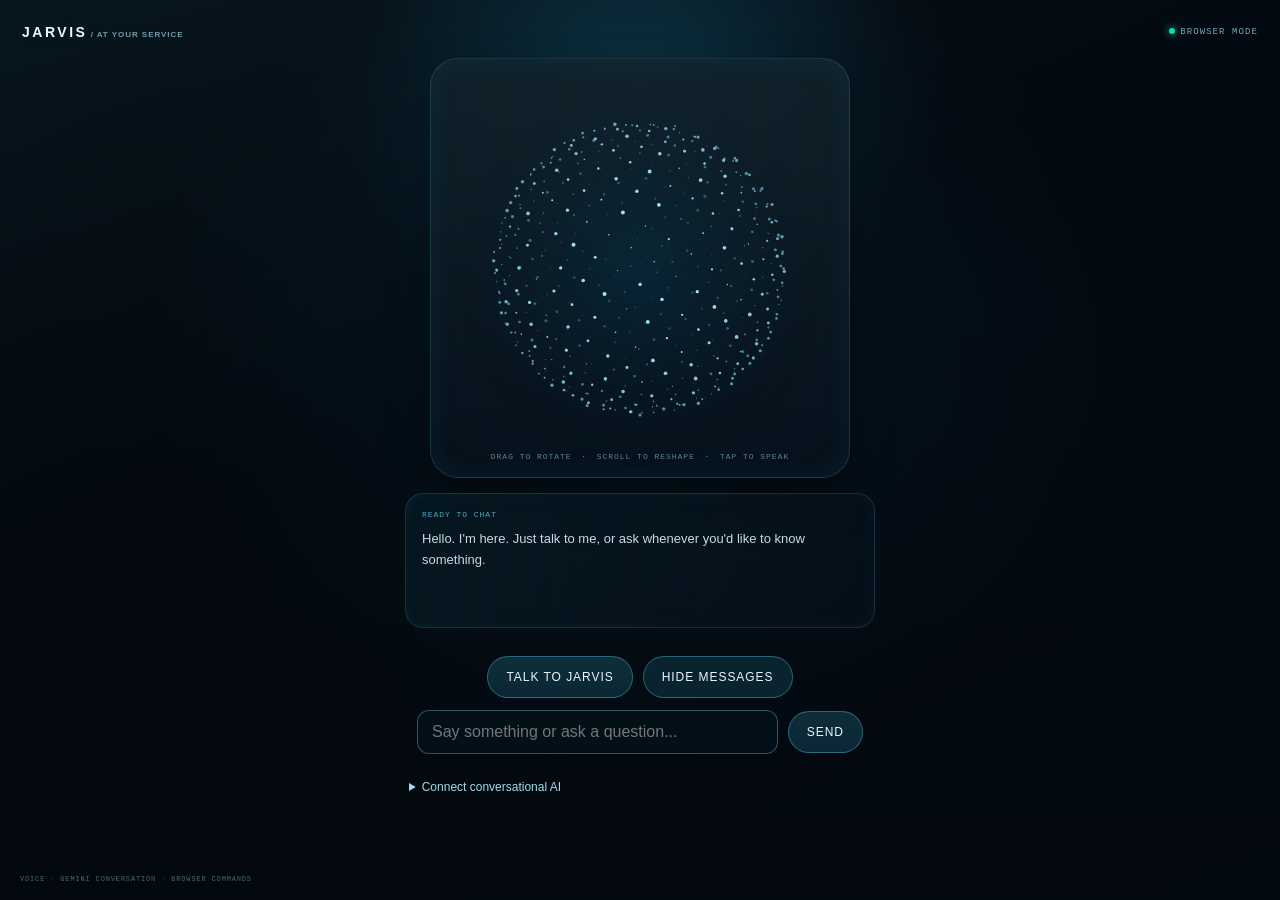
==== panel.html @ f969d7fb "Publish Jarvis web app Co-authored-by: Copilot <223556219+Copilot@users.noreply.github.com>" ====
<!doctype html>
<html lang="en">
  <head>
    <meta charset="utf-8">
    <meta name="viewport" content="width=device-width, initial-scale=1">
    <meta name="theme-color" content="#050c15">
    <title>Jarvis</title>
    <link rel="stylesheet" href="panel.css">
  </head>
  <body>
    <main class="interface">
      <header class="header">
        <div class="brand">JARVIS<span class="brand-dot"> / AT YOUR SERVICE</span></div>
        <div class="system-state"><span class="state-light"></span><span id="system-state">READY</span></div>
      </header>

      <section class="stage" aria-label="Interactive three-dimensional particle orb">
        <canvas id="orb" width="360" height="360" role="button" tabindex="0"
          aria-label="Jarvis particle orb. Click to start or stop voice listening. Drag to rotate; scroll to zoom and change particle spread."></canvas>
        <div class="orb-instruction">DRAG TO ROTATE <span>·</span> SCROLL TO RESHAPE <span>·</span> TAP TO SPEAK</div>
      </section>

      <section class="conversation" aria-live="polite" aria-atomic="false">
        <div id="status" class="status">JARVIS IS READY</div>
        <div id="transcript" class="transcript"></div>
        <div id="answer" class="answer">Hello. I'm here. What would you like to talk about?</div>
      </section>

      <div class="controls" aria-label="Voice and text controls">
        <button id="voice-toggle" class="action-button" type="button">Talk to Jarvis</button>
        <button id="manual-toggle" class="action-button secondary" type="button">Type a message</button>
      </div>

      <div id="manual-input-wrap" class="manual-input-wrap" aria-live="polite">
        <input id="manual-input" type="text" maxlength="200" placeholder="Say something or ask a question..." />
        <button id="manual-submit" class="action-button" type="button">Send</button>
      </div>

      <details class="api-settings">
        <summary>Connect conversational AI</summary>
        <form id="api-key-form">
          <label for="api-key">Google Gemini API key</label>
          <div class="api-key-controls">
            <input id="api-key" type="password" autocomplete="off" placeholder="Paste your API key" required />
            <button class="action-button" type="submit">Save key</button>
          </div>
          <div id="api-key-status" class="api-key-status" role="status">Get a key from Google AI Studio. It stays in this browser and is sent directly to Google.</div>
          <a href="https://aistudio.google.com/app/apikey" target="_blank" rel="noopener noreferrer">Get a Google Gemini API key</a>
        </form>
      </details>

      <footer class="footer">
        <span>VOICE · GEMINI CONVERSATION · BROWSER COMMANDS</span>
      </footer>
    </main>
    <script src="panel.js"></script>
  </body>
</html>
---- panel.css ----
:root {
  color-scheme: dark;
  font-family: "Segoe UI", "Helvetica Neue", sans-serif;
  background: #050c15;
  color: #d8f8ff;
  font-synthesis: none;
}

* {
  box-sizing: border-box;
}

body {
  min-width: 280px;
  min-height: 100vh;
  margin: 0;
  background:
    radial-gradient(circle at 50% 12%, rgba(33, 156, 196, 0.26), transparent 28%),
    radial-gradient(ellipse at 50% 38%, rgba(0, 110, 151, 0.18), transparent 54%),
    linear-gradient(155deg, #07171f, #03080f 40%, #020b15 100%);
}

.interface {
  min-height: 100vh;
  min-height: 100dvh;
  display: flex;
  flex-direction: column;
  align-items: center;
  padding: 22px 20px 15px;
  background: linear-gradient(180deg, rgba(8, 18, 26, 0.1), rgba(4, 8, 14, 0.7));
}

.header,
.footer {
  width: 100%;
  display: flex;
  justify-content: space-between;
  align-items: center;
  gap: 12px;
}

.header {
  padding: 2px 2px 0;
}

.controls,
.manual-input-wrap {
  width: min(100%, 470px);
  display: flex;
  gap: 10px;
  align-items: center;
  justify-content: center;
  margin: 8px auto 0;
}

.action-button {
  appearance: none;
  border: 1px solid rgba(95, 222, 255, 0.35);
  border-radius: 999px;
  background: linear-gradient(180deg, rgba(49, 156, 170, 0.25), rgba(13, 51, 70, 0.7));
  color: #edf6ff;
  cursor: pointer;
  font: inherit;
  font-size: 12px;
  letter-spacing: 0.08em;
  min-height: 42px;
  padding: 0 18px;
  text-transform: uppercase;
  touch-action: manipulation;
}

.action-button.secondary {
  background: rgba(12, 42, 55, 0.8);
}

.action-button:active {
  transform: translateY(1px);
}

.manual-input-wrap {
  margin-top: 12px;
  padding: 0 12px;
}

#manual-input {
  flex: 1;
  min-height: 44px;
  border: 1px solid rgba(112, 164, 182, 0.45);
  border-radius: 12px;
  background: rgba(4, 18, 28, 0.78);
  color: #eaf5ff;
  font: inherit;
  padding: 0 14px;
}

.api-settings {
  width: min(100%, 470px);
  margin: 14px auto 18px;
  color: #8fb9c5;
  font-size: 12px;
}

.api-settings summary {
  width: fit-content;
  cursor: pointer;
  color: #9dddeb;
  min-height: 40px;
  padding: 12px 4px;
  touch-action: manipulation;
}

.api-settings form {
  display: grid;
  gap: 8px;
  padding: 10px 12px 14px;
  border: 1px solid rgba(83, 170, 199, 0.2);
  border-radius: 14px;
  background: rgba(7, 28, 38, 0.68);
}

.api-key-controls {
  display: flex;
  gap: 8px;
}

#api-key {
  min-width: 0;
  min-height: 44px;
  flex: 1;
  border: 1px solid rgba(112, 164, 182, 0.45);
  border-radius: 12px;
  background: rgba(4, 18, 28, 0.78);
  color: #eaf5ff;
  font: inherit;
  padding: 0 12px;
}

.api-key-status {
  line-height: 1.5;
}

.api-settings a {
  color: #9dddeb;
  min-height: 36px;
  padding-top: 8px;
}

.hidden {
  display: none !important;
}

.brand {
  color: #e5fbff;
  font-size: 14px;
  font-weight: 700;
  letter-spacing: 0.18em;
  white-space: nowrap;
  text-transform: uppercase;
  text-shadow: 0 0 18px rgba(114, 210, 255, 0.2);
}

.brand-dot {
  color: #779ca7;
  font-size: 8px;
  letter-spacing: 0.12em;
}

.system-state,
.footer,
.status,
.orb-instruction {
  font-family: Consolas, "Courier New", monospace;
  letter-spacing: 0.12em;
}

.system-state {
  color: #79a7b3;
  font-size: 9px;
  white-space: nowrap;
}

.state-light {
  display: inline-block;
  width: 6px;
  height: 6px;
  margin-right: 5px;
  border-radius: 50%;
  background: #00e3b2;
  box-shadow: 0 0 9px #00e3b2;
}

.stage {
  width: min(100%, 420px);
  height: min(52vh, 420px);
  min-height: 240px;
  margin: 18px auto 3px;
  display: flex;
  flex-direction: column;
  align-items: center;
  justify-content: center;
  padding: 18px 10px 8px;
  border-radius: 28px;
  background: linear-gradient(180deg, rgba(18, 33, 42, 0.88), rgba(6, 18, 28, 0.88));
  border: 1px solid rgba(108, 201, 233, 0.18);
  box-shadow: 0 22px 44px rgba(0, 0, 0, 0.35), inset 0 0 26px rgba(29, 111, 145, 0.14);
}

#orb {
  display: block;
  width: 100%;
  height: calc(100% - 25px);
  min-height: 210px;
  outline: none;
  cursor: grab;
  touch-action: none;
  filter: drop-shadow(0 12px 24px rgba(21, 91, 130, 0.42));
  border-radius: 22px;
}

#orb:active {
  cursor: grabbing;
}

#orb:focus-visible {
  filter: drop-shadow(0 0 12px rgba(54, 222, 255, 0.6));
}

.orb-instruction {
  color: #5c8591;
  font-size: 8px;
  text-align: center;
}

.orb-instruction span {
  padding: 0 4px;
  color: #12c8ea;
}

.conversation {
  width: min(100%, 470px);
  min-height: 135px;
  margin: 12px auto 20px;
  padding: 16px 16px 14px;
  border: 1px solid rgba(83, 170, 199, 0.2);
  border-radius: 18px;
  background: linear-gradient(100deg, rgba(7, 28, 38, 0.68), rgba(9, 20, 32, 0.4));
  box-shadow: inset 0 0 16px rgba(40, 126, 156, 0.08);
}

.status {
  margin-bottom: 9px;
  color: #4ca9bb;
  font-size: 8px;
}

.transcript {
  margin-bottom: 7px;
  color: #77d4e1;
  font-size: 11px;
  line-height: 1.5;
  overflow-wrap: anywhere;
}

.transcript:empty {
  display: none;
}

.answer {
  color: #c6dce1;
  font-size: 13px;
  line-height: 1.65;
  overflow-wrap: anywhere;
  white-space: pre-wrap;
}

.footer {
  margin-top: auto;
  color: #466973;
  font-size: 7px;
  line-height: 1.6;
}

.footer span:last-child {
  text-align: right;
}

.footer span {
  text-align: center;
}

body.is-listening .state-light {
  background: #ff7086;
  box-shadow: 0 0 10px #ff7086;
}

body.is-listening #orb {
  filter: drop-shadow(0 0 12px rgba(35, 217, 255, 0.2));
}

@media (max-width: 480px) {
  .interface {
    padding-right: 14px;
    padding-left: 14px;
  }

  .header,
  .footer {
    gap: 8px;
  }

  .brand {
    font-size: 11px;
    letter-spacing: 0.12em;
  }

  .brand-dot {
    display: none;
  }

  .controls,
  .manual-input-wrap {
    flex-direction: column;
  }

  .action-button,
  #manual-input,
  #manual-submit,
  #api-key {
    width: 100%;
  }

  .api-key-controls {
    flex-direction: column;
  }
}

@media (max-height: 600px) {
  .interface {
    padding-top: 14px;
  }

  .stage {
    height: 42vh;
    min-height: 170px;
    margin-top: 8px;
  }

  #orb {
    min-height: 150px;
  }

  .conversation {
    min-height: 100px;
    margin-top: 4px;
    padding: 10px 12px;
  }
}

@media (prefers-reduced-motion: reduce) {
  *,
  *::before,
  *::after {
    scroll-behavior: auto !important;
  }
}
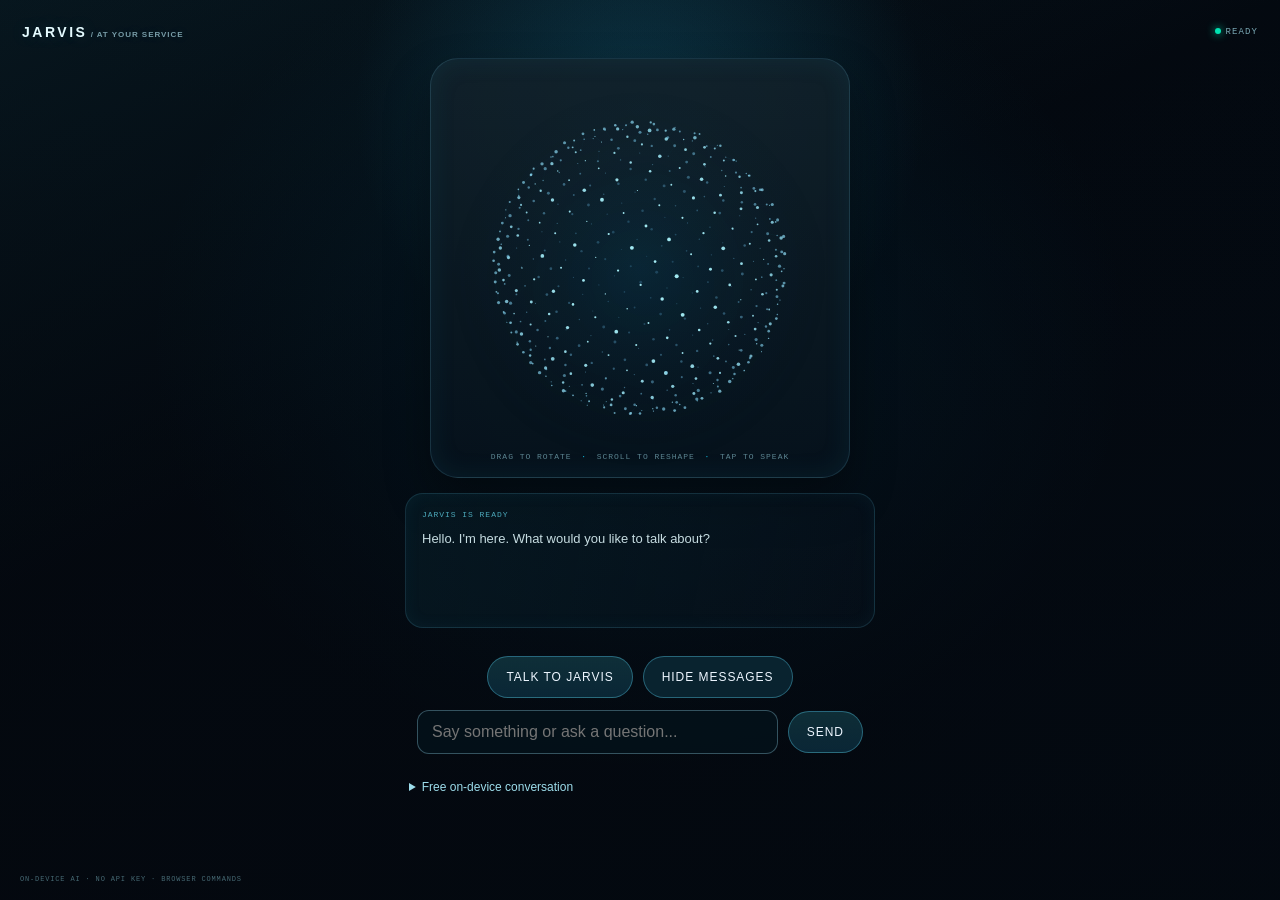
==== commit cb8f11d0: "Use free on-device conversation model Co-authored-by: Copilot <223556219+Copilot@users.noreply.githu" ====
--- a/panel.html
+++ b/panel.html
@@ -36,21 +36,16 @@
         <button id="manual-submit" class="action-button" type="button">Send</button>
       </div>
 
-      <details class="api-settings">
-        <summary>Connect conversational AI</summary>
-        <form id="api-key-form">
-          <label for="api-key">Google Gemini API key</label>
-          <div class="api-key-controls">
-            <input id="api-key" type="password" autocomplete="off" placeholder="Paste your API key" required />
-            <button class="action-button" type="submit">Save key</button>
-          </div>
-          <div id="api-key-status" class="api-key-status" role="status">Get a key from Google AI Studio. It stays in this browser and is sent directly to Google.</div>
-          <a href="https://aistudio.google.com/app/apikey" target="_blank" rel="noopener noreferrer">Get a Google Gemini API key</a>
-        </form>
+      <details id="ai-settings" class="ai-settings">
+        <summary>Free on-device conversation</summary>
+        <div class="ai-settings-content">
+          <p id="local-ai-description">Jarvis runs its conversation model on this device. No AI account, API key, or paid AI service is used. The first general conversation downloads the model (hundreds of MB); Wi-Fi is recommended. Your chat stays in this browser. Your internet provider may charge for data.</p>
+          <div id="local-ai-status" class="local-ai-status" role="status">The free model loads the first time you send a message.</div>
+        </div>
       </details>
 
       <footer class="footer">
-        <span>VOICE · GEMINI CONVERSATION · BROWSER COMMANDS</span>
+        <span>ON-DEVICE AI · NO API KEY · BROWSER COMMANDS</span>
       </footer>
     </main>
     <script src="panel.js"></script>
--- a/panel.css
+++ b/panel.css
@@ -93,14 +93,14 @@
   padding: 0 14px;
 }
 
-.api-settings {
+.ai-settings {
   width: min(100%, 470px);
   margin: 14px auto 18px;
   color: #8fb9c5;
   font-size: 12px;
 }
 
-.api-settings summary {
+.ai-settings summary {
   width: fit-content;
   cursor: pointer;
   color: #9dddeb;
@@ -109,40 +109,20 @@
   touch-action: manipulation;
 }
 
-.api-settings form {
-  display: grid;
-  gap: 8px;
+.ai-settings-content {
   padding: 10px 12px 14px;
   border: 1px solid rgba(83, 170, 199, 0.2);
   border-radius: 14px;
   background: rgba(7, 28, 38, 0.68);
 }
 
-.api-key-controls {
-  display: flex;
-  gap: 8px;
-}
-
-#api-key {
-  min-width: 0;
-  min-height: 44px;
-  flex: 1;
-  border: 1px solid rgba(112, 164, 182, 0.45);
-  border-radius: 12px;
-  background: rgba(4, 18, 28, 0.78);
-  color: #eaf5ff;
-  font: inherit;
-  padding: 0 12px;
-}
-
-.api-key-status {
+.ai-settings-content p {
+  margin: 0 0 8px;
   line-height: 1.5;
 }
 
-.api-settings a {
-  color: #9dddeb;
-  min-height: 36px;
-  padding-top: 8px;
+.local-ai-status {
+  line-height: 1.5;
 }
 
 .hidden {
@@ -325,13 +305,6 @@
   .action-button,
   #manual-input,
   #manual-submit,
-  #api-key {
-    width: 100%;
-  }
-
-  .api-key-controls {
-    flex-direction: column;
-  }
 }
 
 @media (max-height: 600px) {
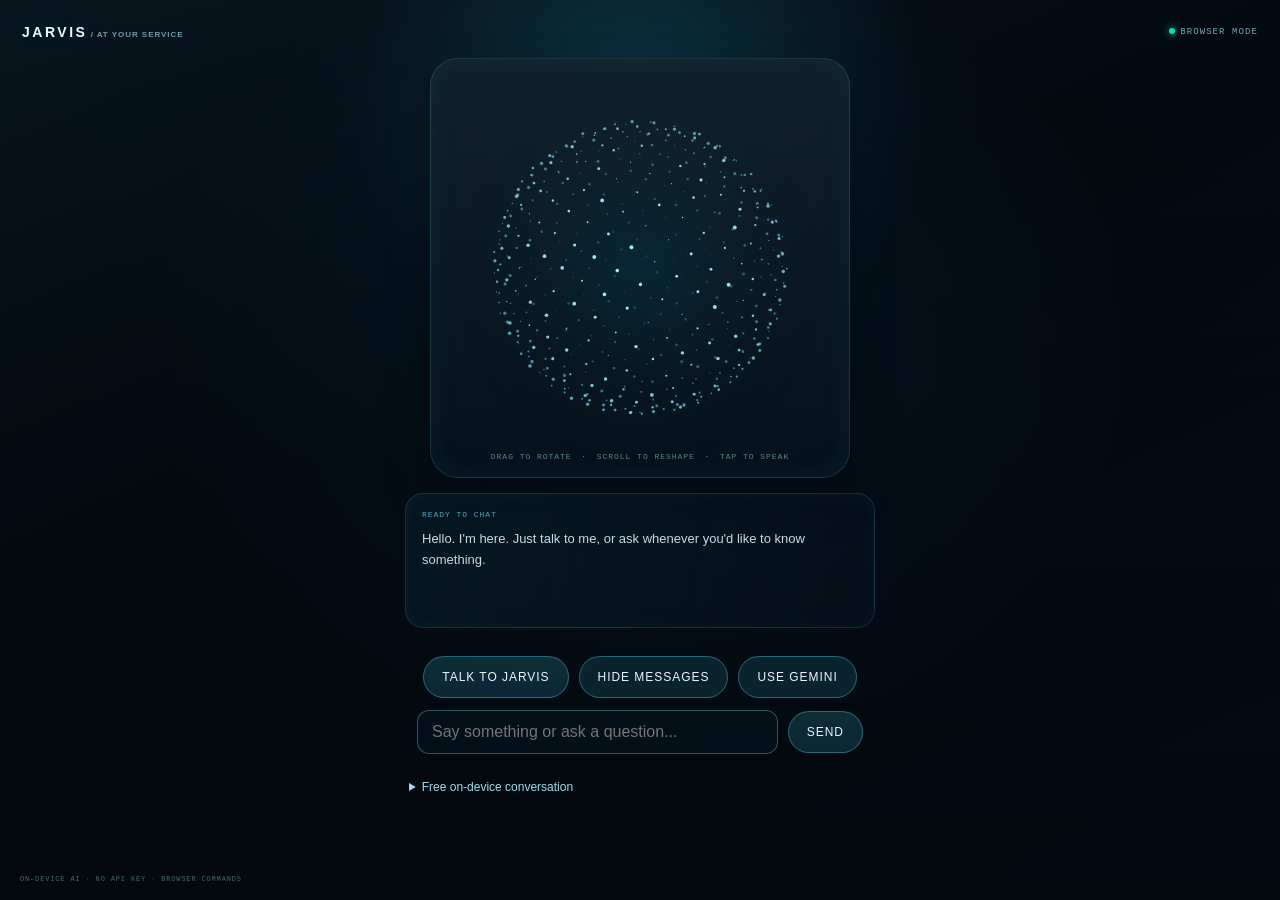
==== commit 7223fd99: "Add Gemini handoff and refresh app icon Co-authored-by: Copilot <223556219+Copilot@users.noreply.git" ====
--- a/panel.html
+++ b/panel.html
@@ -29,6 +29,7 @@
       <div class="controls" aria-label="Voice and text controls">
         <button id="voice-toggle" class="action-button" type="button">Talk to Jarvis</button>
         <button id="manual-toggle" class="action-button secondary" type="button">Type a message</button>
+        <button id="gemini-toggle" class="action-button secondary" type="button">Use Gemini</button>
       </div>
 
       <div id="manual-input-wrap" class="manual-input-wrap" aria-live="polite">
@@ -39,7 +40,7 @@
       <details id="ai-settings" class="ai-settings">
         <summary>Free on-device conversation</summary>
         <div class="ai-settings-content">
-          <p id="local-ai-description">Jarvis runs its conversation model on this device. No AI account, API key, or paid AI service is used. The first general conversation downloads the model (hundreds of MB); Wi-Fi is recommended. Your chat stays in this browser. Your internet provider may charge for data.</p>
+          <p id="local-ai-description">Jarvis runs its conversation model on this device. No AI account, API key, or paid AI service is used. The first general conversation downloads the model (hundreds of MB); Wi-Fi is recommended. Use Gemini to open Google's Gemini app or website instead; your last message is copied for you to paste there and is not sent automatically.</p>
           <div id="local-ai-status" class="local-ai-status" role="status">The free model loads the first time you send a message.</div>
         </div>
       </details>
